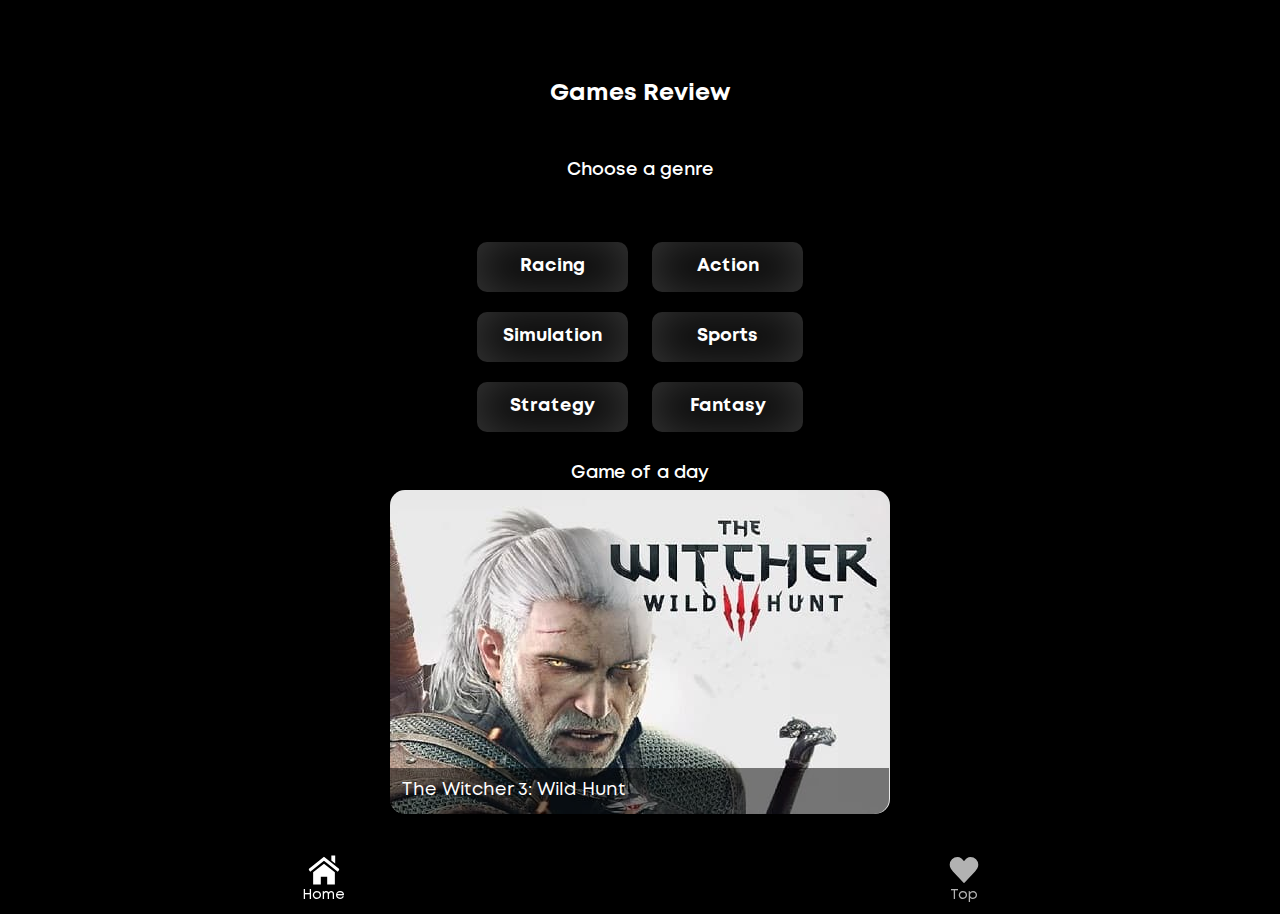
==== index.html @ cd31690f "start-end" ====
<!DOCTYPE html>
<html class="page" lang="ru">
  <head>
    <meta charset="utf-8">
    <meta name="viewport" content="width=device-width,initial-scale=1">
    <title>Games Review2</title>
    <link rel="stylesheet" href="css/style.css">
  </head>
  <body class="page__body">
    <section class="genre">
      <h1 class="genre__title">Games Review</h1>
      <div class="genre__list-wrapper">
        <h2 class="genre__genre-title">Choose a genre</h2>
        <ul class="genre__list">
          <li class="genre__item">
            <p class="genre__text">Racing</p>
          </li>
          <li class="genre__item">
            <p class="genre__text">Action</p>
          </li>
          <li class="genre__item">
            <p class="genre__text">Simulation</p>
          </li>
          <li class="genre__item">
            <p class="genre__text">Sports</p>
          </li>
          <li class="genre__item">
            <p class="genre__text">Strategy</p>
          </li>
          <li class="genre__item">
            <p class="genre__text">Fantasy</p>
          </li>
        </ul>
      </div>
      <div class="genre__img-item">
        <h2 class="genre__img-title">Game of a day</h2>
        <a href="game.html" class="games__link">
          <img class="genre__img" src="img/witcher-icon2.jpg" alt="">
          <p class="genre__img-text">The Witcher 3: Wild Hunt</p>
        </a>
      </div>
    </section>
    <footer class="footer">
      <nav class="main-nav">
        <li>
          <a class="main-nav__item main-nav__item--active" id="games-button">
            <svg class="main-nav__svg-games" width="24" height="24">
              <use xlink:href="img/icons/stack.svg#home-icon"></use>
            </svg>
            <p class="main-nav__item-text">Home</p>
          </a>
        </li>
        <li>
          <a class="main-nav__item" href="" id="watch-button">
            <svg class="main-nav__svg-watch" width="24" height="24">
              <use xlink:href="img/icons/stack.svg#heart-icon"></use>
            </svg>
            <p class="main-nav__item-text">Top</p>
          </a>
        </li>
      </nav>
    </footer>
    <script src="js/index.js" defer></script>
  </body>
</html>
---- css/style.css ----
@keyframes left{0%{transform:translateX(374px)}to{transform:translateX(0)}}.visually-hidden{position:absolute;width:1px;height:1px;margin:-1px;border:0;padding:0;white-space:nowrap;-webkit-clip-path:inset(100%);clip-path:inset(100%);clip:rect(0,0,0,0);overflow:hidden}@font-face{font-family:"Mont";src:url(../fonts/Mont-Regular.woff2)format("woff2");font-weight:400;font-display:swap;font-style:normal}@font-face{font-family:"Mont";src:url(../fonts/Mont-SemiBold.woff2)format("woff2");font-weight:600;font-display:swap;font-style:normal}@font-face{font-family:"Mont";src:url(../fonts/Mont-Bold.woff2)format("woff2");font-weight:700;font-display:swap;font-style:normal}@font-face{font-family:"Mont";src:url(../fonts/Mont-Regular.woff)format("woff");font-weight:400;font-display:swap;font-style:normal}@font-face{font-family:"Mont";src:url(../fonts/Mont-SemiBold.woff)format("woff");font-weight:600;font-display:swap;font-style:normal}@font-face{font-family:"Mont";src:url(../fonts/Mont-Bold.woff)format("woff");font-weight:700;font-display:swap;font-style:normal}.page{width:100%;min-width:374px;background-color:#000}.page__body{width:100vw;margin:0;display:grid;min-height:620px;grid-template-rows:1fr min-content}.genre{display:grid;grid-template-rows:min-content 1fr 1fr;justify-items:center;margin-left:24px;margin-right:24px}@media (min-width:720px){.genre{margin-left:80px;margin-right:80px}}.genre__title{margin:40px 0 0;font-family:"Mont";font-style:normal;font-weight:700;font-size:24px;line-height:120%;color:#fff;text-align:center}@media (min-width:720px){.genre__title{margin-top:80px}}.genre__list-wrapper{margin-top:20px;align-self:center;justify-self:center}.genre__genre-title,.genre__list{margin:0 0 20px;font-family:"Mont";font-style:normal;font-weight:600;font-size:18px;line-height:120%;color:#fff;text-align:center}.genre__list{display:grid;width:326px;grid-template-rows:repeat(3,50px);grid-template-columns:1fr 1fr;row-gap:10px;column-gap:24px;margin:10px 0 0;padding:0;list-style:none;font-weight:700;text-align:left}@media (min-width:720px){.genre__list{margin-top:60px;row-gap:20px}}.genre__item{display:grid;width:151px;height:50px;justify-items:center;align-items:center;border-radius:10px;box-shadow:inset 0 0 50px #3b3b3b}.genre__item:active{filter:brightness(50%)}.genre__text{margin:0;justify-self:center}.genre__img-item{position:relative;display:block;align-self:center;border-radius:15px}.genre__img-title{margin:0 0 5px;font-family:"Mont";font-style:normal;font-weight:600;font-size:18px;line-height:120%;color:#fff;text-align:center}.genre__img{width:302px;border-radius:15px;object-fit:contain}@media (min-width:720px){.genre__img{width:500px}}.genre__img-text{position:absolute;bottom:4px;width:278px;margin:0;padding:12px;font-family:"Mont";font-style:normal;font-weight:400;font-size:18px;line-height:120%;color:#fff;text-align:left;border-radius:0 0 15px 15px;background-color:rgba(0,0,0,.5)}@media (min-width:720px){.genre__img-text{width:475px}}.footer{width:100%}.main-nav{display:flex;margin-top:20px;margin-bottom:10px;justify-content:space-around;list-style:none}@media (min-width:720px){.main-nav{margin-top:40px}}.main-nav__item{display:grid;justify-items:center;text-decoration:none;filter:brightness(70%)}.main-nav__item--active{filter:brightness(100%)}.main-nav__item-text{margin:0;font-family:"Mont";font-style:normal;font-weight:400;font-size:12px;line-height:120%;color:#fff}@media (min-width:720px){.main-nav__item-text{margin-top:5px;font-size:14px}}.main-nav__svg-games,.main-nav__svg-watch{fill:#fff}@media (min-width:720px){.main-nav__svg-games,.main-nav__svg-watch{transform:scale(1.3)}}.games__wrapper{display:grid;grid-template-rows:min-content min-content;margin-left:24px;margin-right:24px}@media (min-width:720px){.games__wrapper{margin-left:80px;margin-right:80px}}.games__title{margin:40px 0 0;font-family:"Mont";font-style:normal;font-weight:700;font-size:22px;line-height:120%;color:#fff;text-align:center}@media (min-width:720px){.games__title{margin-top:60px}}.games__list{display:grid;grid-template-columns:1fr 1fr;column-gap:12px;justify-self:center;margin:30px 0 0;padding:0;list-style:none}.games__item{position:relative;display:block;margin-top:10px;border-radius:15px}@media (min-width:720px){.games__item{margin-top:20px}}.games__link{position:relative;display:block;text-decoration:none}.games__img{width:157px;border:1px solid #fff;border-radius:15px;object-fit:contain}@media (min-width:720px){.games__img{width:280px}}.games__text{position:absolute;left:1px;bottom:5px;width:131px;margin:0;padding:12px;font-family:"Mont";font-style:normal;font-weight:600;font-size:12px;line-height:120%;color:#fff;text-align:left;border-radius:0 0 15px 15px;background-color:rgba(0,0,0,.5)}@media (min-width:720px){.games__text{width:256px;font-size:18px}}.game,.game__slider{position:relative;width:100%;overflow-x:hidden}.game{display:grid;grid-template-rows:min-content;align-content:center;font-family:"Mont";font-style:normal;font-weight:700;font-size:22px;line-height:120%;color:#fff;text-align:left}.game__slider{max-width:430px;justify-self:center}@media (min-width:720px){.game__slider{width:550px;height:800px;max-width:550px;overflow-x:hidden}}.game__card-container{position:relative;display:flex;flex-wrap:nowrap;transition:left .3s}.game__img{width:100vw;max-width:430px;object-fit:cover;border-radius:15px}@media (min-width:720px){.game__img{min-width:550px;max-width:550px;height:800px}}.game__wrapper{position:absolute;display:flex;bottom:0;left:36px;width:calc(100% - 72px);height:550px;align-items:flex-end}@media (min-width:720px){.game__wrapper{width:478px;height:800px}}.game__container{display:grid;grid-template-rows:min-content min-content 1fr;margin-bottom:15px;text-shadow:0 0 8px #000}@media (min-width:720px){.game__container{margin-left:24px;margin-right:24px;margin-bottom:30px}}.game__name{margin:0;font-weight:700;font-size:24px}.game__genre,.game__text{margin:0;font-weight:400;font-size:18px}.game__text{margin:10px 0 0;font-size:14px;line-height:115%}@media (min-width:720px){.game__text{font-size:16px}}.game__button-back{position:absolute;display:flex;justify-content:center;align-items:center;top:30px;left:36px;margin:0;padding:0;font-weight:400;color:#fff;border:0}.game__span{margin-right:12px;font-size:36px}.game__button-watchlist{position:absolute;display:flex;justify-content:center;align-items:center;top:30px;right:36px;width:36px;height:36px;margin:0;padding:0;background-color:transparent;border:2px solid #fff;border-radius:50%}.game__button-svg{filter:brightness(70%)}.game__button-svg--active{filter:brightness(150%)}.game__button-left{position:absolute;top:50%;left:4px;width:24px;height:24px;margin:0;padding:0;background-color:transparent;border:0;transform:rotateY(180deg);filter:brightness(85%)}@media (min-width:720px){.game__button-left{top:400px;left:42px}}.game__button-right{position:absolute;top:50%;right:4px;width:24px;height:24px;margin:0;padding:0;background-color:transparent;border:0;filter:brightness(85%)}@media (min-width:720px){.game__button-right{top:400px;right:42px}}.button-left__svg,.button-right__svg{filter:drop-shadow(0 0 4px #000)}
/*# sourceMappingURL=[data-uri] */
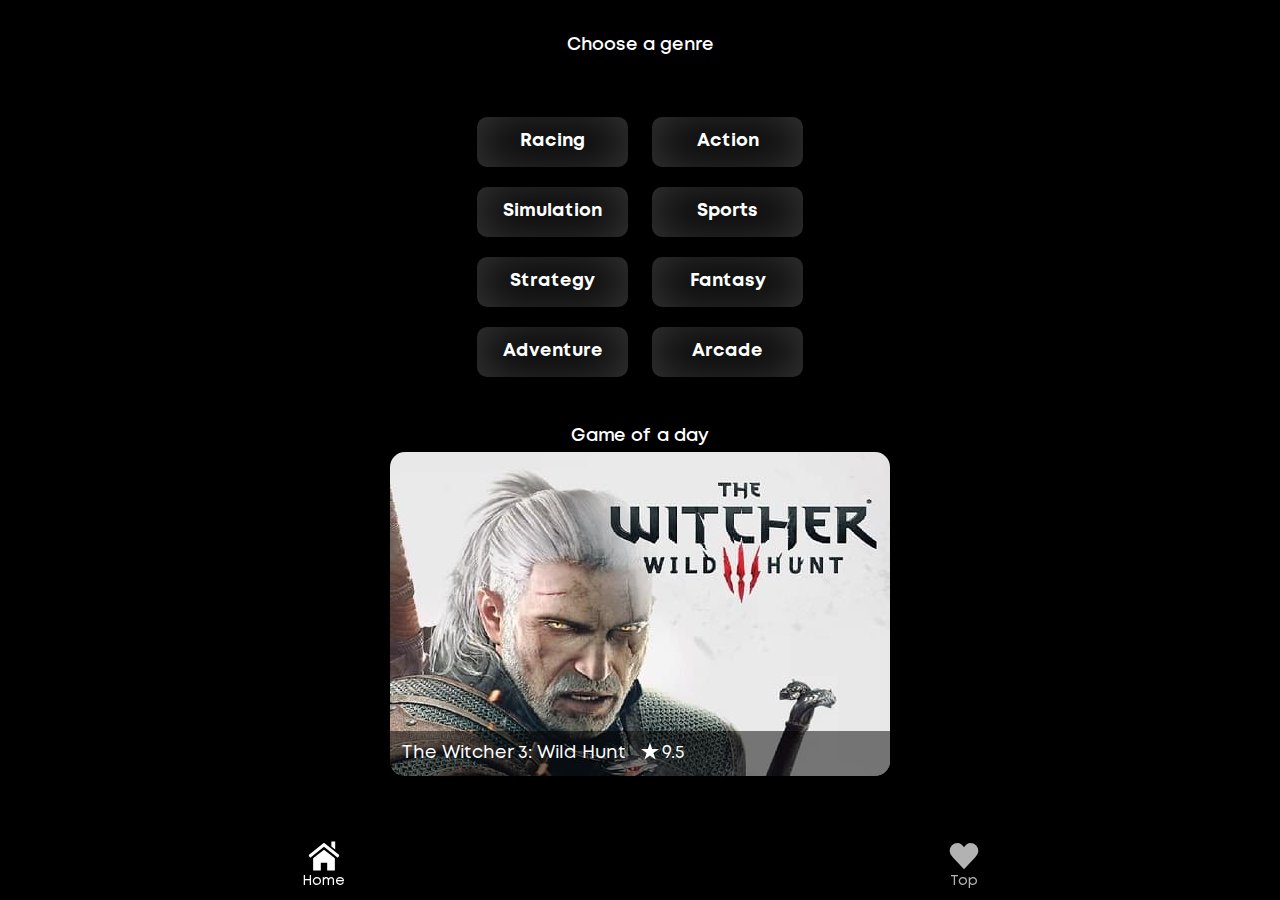
==== commit 2a200516: "rating" ====
--- a/index.html
+++ b/index.html
@@ -8,7 +8,7 @@
   </head>
   <body class="page__body">
     <section class="genre">
-      <h1 class="genre__title">Games Review</h1>
+      <h1 class="genre__title visually-hidden">Games Review</h1>
       <div class="genre__list-wrapper">
         <h2 class="genre__genre-title">Choose a genre</h2>
         <ul class="genre__list">
@@ -30,13 +30,25 @@
           <li class="genre__item">
             <p class="genre__text">Fantasy</p>
           </li>
+          <li class="genre__item">
+            <p class="genre__text">Adventure</p>
+          </li>
+          <li class="genre__item">
+            <p class="genre__text">Arcade</p>
+          </li>
         </ul>
       </div>
       <div class="genre__img-item">
         <h2 class="genre__img-title">Game of a day</h2>
         <a href="game.html" class="games__link">
           <img class="genre__img" src="img/witcher-icon2.jpg" alt="">
-          <p class="genre__img-text">The Witcher 3: Wild Hunt</p>
+          <div class="genre__img-wrapper">
+            <p class="genre__img-text">The Witcher 3: Wild Hunt</p>
+            <svg class="genre__svg" width="24" height="24">
+              <use xlink:href="img/icons/stack.svg#star-icon"></use>
+            </svg>
+            <p class="genre__img-raiting">9.5</p>
+          </div>
         </a>
       </div>
     </section>
--- a/css/style.css
+++ b/css/style.css
@@ -1,2 +1,2 @@
-@keyframes left{0%{transform:translateX(374px)}to{transform:translateX(0)}}.visually-hidden{position:absolute;width:1px;height:1px;margin:-1px;border:0;padding:0;white-space:nowrap;-webkit-clip-path:inset(100%);clip-path:inset(100%);clip:rect(0,0,0,0);overflow:hidden}@font-face{font-family:"Mont";src:url(../fonts/Mont-Regular.woff2)format("woff2");font-weight:400;font-display:swap;font-style:normal}@font-face{font-family:"Mont";src:url(../fonts/Mont-SemiBold.woff2)format("woff2");font-weight:600;font-display:swap;font-style:normal}@font-face{font-family:"Mont";src:url(../fonts/Mont-Bold.woff2)format("woff2");font-weight:700;font-display:swap;font-style:normal}@font-face{font-family:"Mont";src:url(../fonts/Mont-Regular.woff)format("woff");font-weight:400;font-display:swap;font-style:normal}@font-face{font-family:"Mont";src:url(../fonts/Mont-SemiBold.woff)format("woff");font-weight:600;font-display:swap;font-style:normal}@font-face{font-family:"Mont";src:url(../fonts/Mont-Bold.woff)format("woff");font-weight:700;font-display:swap;font-style:normal}.page{width:100%;min-width:374px;background-color:#000}.page__body{width:100vw;margin:0;display:grid;min-height:620px;grid-template-rows:1fr min-content}.genre{display:grid;grid-template-rows:min-content 1fr 1fr;justify-items:center;margin-left:24px;margin-right:24px}@media (min-width:720px){.genre{margin-left:80px;margin-right:80px}}.genre__title{margin:40px 0 0;font-family:"Mont";font-style:normal;font-weight:700;font-size:24px;line-height:120%;color:#fff;text-align:center}@media (min-width:720px){.genre__title{margin-top:80px}}.genre__list-wrapper{margin-top:20px;align-self:center;justify-self:center}.genre__genre-title,.genre__list{margin:0 0 20px;font-family:"Mont";font-style:normal;font-weight:600;font-size:18px;line-height:120%;color:#fff;text-align:center}.genre__list{display:grid;width:326px;grid-template-rows:repeat(3,50px);grid-template-columns:1fr 1fr;row-gap:10px;column-gap:24px;margin:10px 0 0;padding:0;list-style:none;font-weight:700;text-align:left}@media (min-width:720px){.genre__list{margin-top:60px;row-gap:20px}}.genre__item{display:grid;width:151px;height:50px;justify-items:center;align-items:center;border-radius:10px;box-shadow:inset 0 0 50px #3b3b3b}.genre__item:active{filter:brightness(50%)}.genre__text{margin:0;justify-self:center}.genre__img-item{position:relative;display:block;align-self:center;border-radius:15px}.genre__img-title{margin:0 0 5px;font-family:"Mont";font-style:normal;font-weight:600;font-size:18px;line-height:120%;color:#fff;text-align:center}.genre__img{width:302px;border-radius:15px;object-fit:contain}@media (min-width:720px){.genre__img{width:500px}}.genre__img-text{position:absolute;bottom:4px;width:278px;margin:0;padding:12px;font-family:"Mont";font-style:normal;font-weight:400;font-size:18px;line-height:120%;color:#fff;text-align:left;border-radius:0 0 15px 15px;background-color:rgba(0,0,0,.5)}@media (min-width:720px){.genre__img-text{width:475px}}.footer{width:100%}.main-nav{display:flex;margin-top:20px;margin-bottom:10px;justify-content:space-around;list-style:none}@media (min-width:720px){.main-nav{margin-top:40px}}.main-nav__item{display:grid;justify-items:center;text-decoration:none;filter:brightness(70%)}.main-nav__item--active{filter:brightness(100%)}.main-nav__item-text{margin:0;font-family:"Mont";font-style:normal;font-weight:400;font-size:12px;line-height:120%;color:#fff}@media (min-width:720px){.main-nav__item-text{margin-top:5px;font-size:14px}}.main-nav__svg-games,.main-nav__svg-watch{fill:#fff}@media (min-width:720px){.main-nav__svg-games,.main-nav__svg-watch{transform:scale(1.3)}}.games__wrapper{display:grid;grid-template-rows:min-content min-content;margin-left:24px;margin-right:24px}@media (min-width:720px){.games__wrapper{margin-left:80px;margin-right:80px}}.games__title{margin:40px 0 0;font-family:"Mont";font-style:normal;font-weight:700;font-size:22px;line-height:120%;color:#fff;text-align:center}@media (min-width:720px){.games__title{margin-top:60px}}.games__list{display:grid;grid-template-columns:1fr 1fr;column-gap:12px;justify-self:center;margin:30px 0 0;padding:0;list-style:none}.games__item{position:relative;display:block;margin-top:10px;border-radius:15px}@media (min-width:720px){.games__item{margin-top:20px}}.games__link{position:relative;display:block;text-decoration:none}.games__img{width:157px;border:1px solid #fff;border-radius:15px;object-fit:contain}@media (min-width:720px){.games__img{width:280px}}.games__text{position:absolute;left:1px;bottom:5px;width:131px;margin:0;padding:12px;font-family:"Mont";font-style:normal;font-weight:600;font-size:12px;line-height:120%;color:#fff;text-align:left;border-radius:0 0 15px 15px;background-color:rgba(0,0,0,.5)}@media (min-width:720px){.games__text{width:256px;font-size:18px}}.game,.game__slider{position:relative;width:100%;overflow-x:hidden}.game{display:grid;grid-template-rows:min-content;align-content:center;font-family:"Mont";font-style:normal;font-weight:700;font-size:22px;line-height:120%;color:#fff;text-align:left}.game__slider{max-width:430px;justify-self:center}@media (min-width:720px){.game__slider{width:550px;height:800px;max-width:550px;overflow-x:hidden}}.game__card-container{position:relative;display:flex;flex-wrap:nowrap;transition:left .3s}.game__img{width:100vw;max-width:430px;object-fit:cover;border-radius:15px}@media (min-width:720px){.game__img{min-width:550px;max-width:550px;height:800px}}.game__wrapper{position:absolute;display:flex;bottom:0;left:36px;width:calc(100% - 72px);height:550px;align-items:flex-end}@media (min-width:720px){.game__wrapper{width:478px;height:800px}}.game__container{display:grid;grid-template-rows:min-content min-content 1fr;margin-bottom:15px;text-shadow:0 0 8px #000}@media (min-width:720px){.game__container{margin-left:24px;margin-right:24px;margin-bottom:30px}}.game__name{margin:0;font-weight:700;font-size:24px}.game__genre,.game__text{margin:0;font-weight:400;font-size:18px}.game__text{margin:10px 0 0;font-size:14px;line-height:115%}@media (min-width:720px){.game__text{font-size:16px}}.game__button-back{position:absolute;display:flex;justify-content:center;align-items:center;top:30px;left:36px;margin:0;padding:0;font-weight:400;color:#fff;border:0}.game__span{margin-right:12px;font-size:36px}.game__button-watchlist{position:absolute;display:flex;justify-content:center;align-items:center;top:30px;right:36px;width:36px;height:36px;margin:0;padding:0;background-color:transparent;border:2px solid #fff;border-radius:50%}.game__button-svg{filter:brightness(70%)}.game__button-svg--active{filter:brightness(150%)}.game__button-left{position:absolute;top:50%;left:4px;width:24px;height:24px;margin:0;padding:0;background-color:transparent;border:0;transform:rotateY(180deg);filter:brightness(85%)}@media (min-width:720px){.game__button-left{top:400px;left:42px}}.game__button-right{position:absolute;top:50%;right:4px;width:24px;height:24px;margin:0;padding:0;background-color:transparent;border:0;filter:brightness(85%)}@media (min-width:720px){.game__button-right{top:400px;right:42px}}.button-left__svg,.button-right__svg{filter:drop-shadow(0 0 4px #000)}
-/*# sourceMappingURL=[data-uri] */+@keyframes left{0%{transform:translateX(374px)}to{transform:translateX(0)}}.visually-hidden{position:absolute;width:1px;height:1px;margin:-1px;border:0;padding:0;white-space:nowrap;-webkit-clip-path:inset(100%);clip-path:inset(100%);clip:rect(0,0,0,0);overflow:hidden}@font-face{font-family:"Mont";src:url(../fonts/Mont-Regular.woff2)format("woff2");font-weight:400;font-display:swap;font-style:normal}@font-face{font-family:"Mont";src:url(../fonts/Mont-SemiBold.woff2)format("woff2");font-weight:600;font-display:swap;font-style:normal}@font-face{font-family:"Mont";src:url(../fonts/Mont-Bold.woff2)format("woff2");font-weight:700;font-display:swap;font-style:normal}@font-face{font-family:"Mont";src:url(../fonts/Mont-Regular.woff)format("woff");font-weight:400;font-display:swap;font-style:normal}@font-face{font-family:"Mont";src:url(../fonts/Mont-SemiBold.woff)format("woff");font-weight:600;font-display:swap;font-style:normal}@font-face{font-family:"Mont";src:url(../fonts/Mont-Bold.woff)format("woff");font-weight:700;font-display:swap;font-style:normal}.page{width:100%;min-width:374px;background-color:#000}.page__body{width:100%;margin:0;display:grid;min-height:620px;grid-template-rows:1fr min-content}.genre{display:grid;grid-template-rows:1fr 1fr;justify-items:center;margin-left:24px;margin-right:24px}@media (min-width:720px){.genre{margin-left:80px;margin-right:80px}}.genre__title{margin:40px 0 0;font-family:"Mont";font-style:normal;font-weight:700;font-size:24px;line-height:120%;color:#fff;text-align:center}@media (min-width:720px){.genre__title{margin-top:80px}}.genre__list-wrapper{margin-top:10px;align-self:center;justify-self:center}.genre__genre-title,.genre__list{margin:0 0 10px;font-family:"Mont";font-style:normal;font-weight:600;font-size:18px;line-height:120%;color:#fff;text-align:center}.genre__list{display:grid;width:326px;grid-template-rows:repeat(3,50px);grid-template-columns:1fr 1fr;row-gap:10px;column-gap:24px;margin:10px 0 0;padding:0;list-style:none;font-weight:700;text-align:left}@media (min-width:720px){.genre__list{margin-top:60px;row-gap:20px}}.genre__item{display:grid;width:151px;height:50px;justify-items:center;align-items:center;border-radius:10px;box-shadow:inset 0 0 50px #3b3b3b}.genre__item:active{filter:brightness(50%)}.genre__text{margin:0;justify-self:center}.genre__img-item{position:relative;display:block;align-self:center;border-radius:15px}.genre__img-title,.genre__img-wrapper{font-family:"Mont";font-style:normal;font-size:18px;line-height:120%;color:#fff}.genre__img-title{margin:0 0 5px;font-weight:600;text-align:center}.genre__img-wrapper{position:absolute;display:flex;left:0;bottom:4px;width:302px;align-items:center;font-weight:400;text-align:left;border-radius:0 0 15px 15px;background-color:rgba(0,0,0,.5)}@media (min-width:720px){.genre__img-wrapper{width:500px}}.genre__img{width:302px;border-radius:15px;object-fit:contain}@media (min-width:720px){.genre__img{width:500px}}.genre__img-text{margin:0;padding:12px 12px 12px 5px}@media (min-width:720px){.genre__img-text{padding:12px}}.genre__svg{margin-top:-6px}.genre__img-raiting{margin:0;padding-left:0}.footer{width:100%}.main-nav{display:flex;margin-top:20px;margin-bottom:10px;justify-content:space-around;list-style:none}@media (min-width:720px){.main-nav{margin-top:40px}}.main-nav__item{display:grid;justify-items:center;text-decoration:none;filter:brightness(70%)}.main-nav__item--active{filter:brightness(100%)}.main-nav__item-text{margin:0;font-family:"Mont";font-style:normal;font-weight:400;font-size:12px;line-height:120%;color:#fff}@media (min-width:720px){.main-nav__item-text{margin-top:5px;font-size:14px}}.main-nav__svg-games,.main-nav__svg-rating,.main-nav__svg-watch,.main-nav__svg-youtube{fill:#fff}@media (min-width:720px){.main-nav__svg-games,.main-nav__svg-rating,.main-nav__svg-watch,.main-nav__svg-youtube{transform:scale(1.3)}}.main-nav__svg-rating,.main-nav__svg-youtube{transform:scale(1.5)}.games__wrapper{display:grid;grid-template-rows:min-content min-content;margin-left:24px;margin-right:24px}@media (min-width:720px){.games__wrapper{margin-left:80px;margin-right:80px}}.games__title{margin:40px 0 0;font-family:"Mont";font-style:normal;font-weight:700;font-size:22px;line-height:120%;color:#fff;text-align:center}@media (min-width:720px){.games__title{margin-top:60px}}.games__list{display:grid;grid-template-columns:1fr 1fr;column-gap:12px;justify-self:center;margin:30px 0 0;padding:0;list-style:none}.games__item{position:relative;display:block;margin-top:10px;border-radius:15px}@media (min-width:720px){.games__item{margin-top:20px}}.games__link{position:relative;display:block;text-decoration:none}.games__img{width:157px;border:1px solid #fff;border-radius:15px;object-fit:contain}@media (min-width:720px){.games__img{width:280px}}.games__text{position:absolute;left:1px;bottom:5px;width:131px;margin:0;padding:12px;font-family:"Mont";font-style:normal;font-weight:600;font-size:12px;line-height:120%;color:#fff;text-align:left;border-radius:0 0 15px 15px;background-color:rgba(0,0,0,.5)}@media (min-width:720px){.games__text{width:256px;font-size:18px}}.games__img-wrapper{position:absolute;display:flex;align-items:center;right:12px;top:12px}.games__svg{margin-top:-6px;filter:drop-shadow(0 0 5px #000)}.games__img-raiting{font-family:"Mont";font-style:normal;font-weight:600;font-size:14px;line-height:120%;color:#fff;filter:drop-shadow(0 0 5px #000)}.game,.game__slider{position:relative;width:100%;overflow-x:hidden}.game{display:grid;grid-template-rows:min-content;align-content:center;font-family:"Mont";font-style:normal;font-weight:700;font-size:22px;line-height:120%;color:#fff;text-align:left}.game__slider{max-width:430px;justify-self:center}@media (min-width:720px){.game__slider{width:550px;height:800px;max-width:550px;overflow-x:hidden}}.game__card-container{position:relative;display:flex;flex-wrap:nowrap;transition:left .3s}.game__img{width:100vw;max-width:430px;object-fit:cover;border-radius:15px}@media (min-width:720px){.game__img{min-width:550px;max-width:550px;height:800px}}.game__wrapper{position:absolute;display:flex;bottom:0;left:36px;width:calc(100% - 72px);height:550px;align-items:flex-end}@media (min-width:720px){.game__wrapper{width:478px;height:800px}}.game__container{display:grid;grid-template-rows:min-content min-content 1fr;margin-bottom:15px;text-shadow:0 0 8px #000}@media (min-width:720px){.game__container{margin-left:24px;margin-right:24px;margin-bottom:30px}}.game__name{margin:0;font-weight:700;font-size:24px}.game__genre{margin:0;font-weight:400;font-size:18px}.game__rating-wrapper{display:flex;align-items:center}.game__text{margin:10px 0 0;font-weight:400;font-size:14px;line-height:115%}@media (min-width:720px){.game__text{font-size:16px}}.game__button-back{position:absolute;display:flex;justify-content:center;align-items:center;top:30px;left:36px;margin:0;padding:0;font-weight:400;color:#fff;border:0;filter:drop-shadow(0 0 5px #000)}.game__span{margin-right:12px;font-size:36px}.game__button-watchlist{position:absolute;display:flex;justify-content:center;align-items:center;top:30px;right:36px;width:36px;height:36px;margin:0;padding:0;background-color:transparent;border:2px solid #fff;border-radius:50%}.game__button-svg{filter:brightness(70%)}.game__button-svg--active{filter:brightness(150%)}.game__button-left{position:absolute;top:50%;left:4px;width:24px;height:24px;margin:0;padding:0;background-color:transparent;border:0;transform:rotateY(180deg);filter:brightness(85%)}@media (min-width:720px){.game__button-left{left:42px}}.game__button-right{position:absolute;top:50%;right:4px;width:24px;height:24px;margin:0;padding:0;background-color:transparent;border:0;filter:brightness(85%)}@media (min-width:720px){.game__button-right{right:42px}}.button-left__svg,.button-right__svg{filter:drop-shadow(0 0 4px #000)}
+/*# sourceMappingURL=[data-uri] */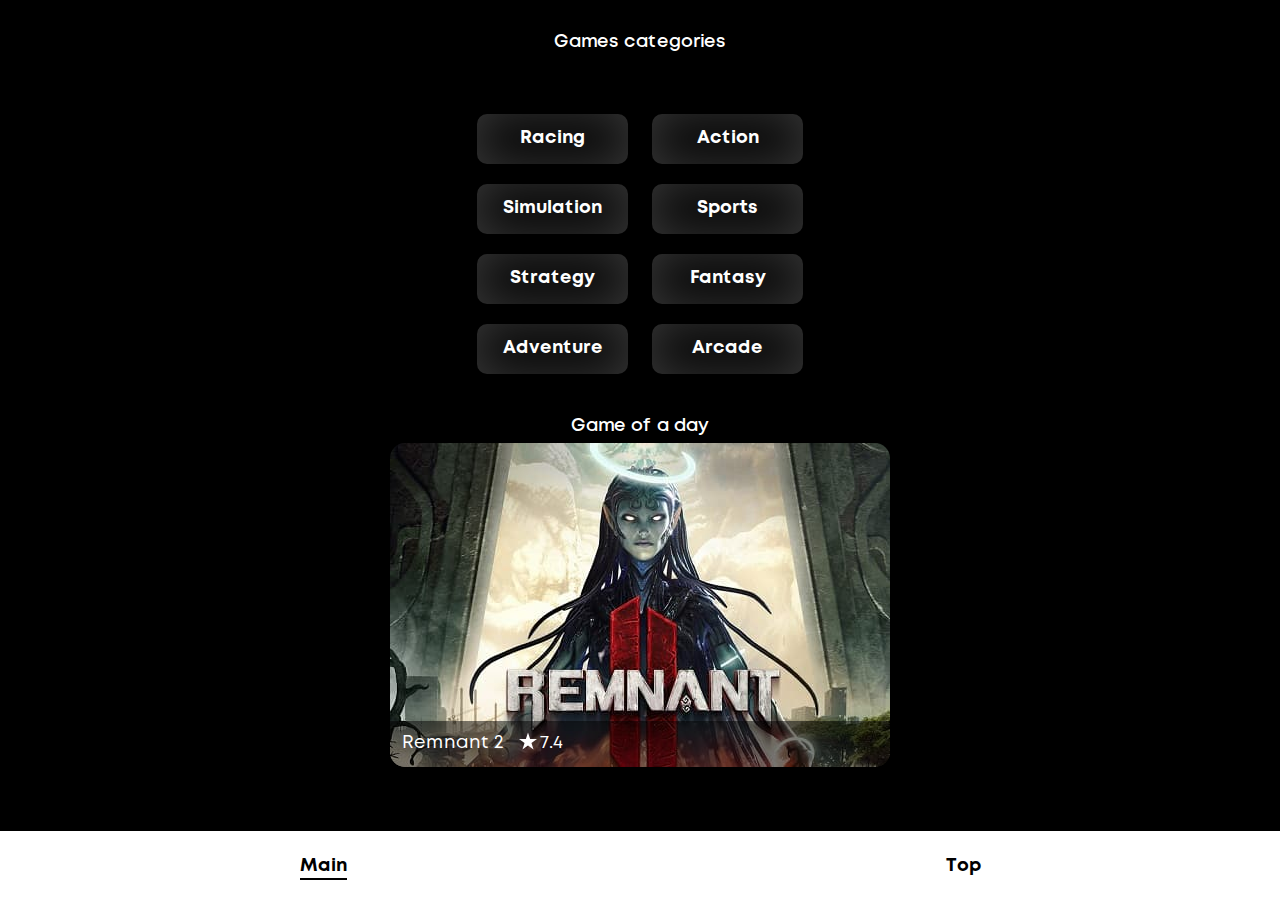
==== commit 86551ece: "new version" ====
--- a/index.html
+++ b/index.html
@@ -10,7 +10,7 @@
     <section class="genre">
       <h1 class="genre__title visually-hidden">Games Review</h1>
       <div class="genre__list-wrapper">
-        <h2 class="genre__genre-title">Choose a genre</h2>
+        <h2 class="genre__genre-title">Games categories</h2>
         <ul class="genre__list">
           <li class="genre__item">
             <p class="genre__text">Racing</p>
@@ -41,13 +41,13 @@
       <div class="genre__img-item">
         <h2 class="genre__img-title">Game of a day</h2>
         <a href="game.html" class="games__link">
-          <img class="genre__img" src="img/witcher-icon2.jpg" alt="">
+          <img class="genre__img" src="img/remnant-icon2.jpg" alt="">
           <div class="genre__img-wrapper">
-            <p class="genre__img-text">The Witcher 3: Wild Hunt</p>
+            <p class="genre__img-text">Remnant 2</p>
             <svg class="genre__svg" width="24" height="24">
               <use xlink:href="img/icons/stack.svg#star-icon"></use>
             </svg>
-            <p class="genre__img-raiting">9.5</p>
+            <p class="genre__img-raiting">7.4</p>
           </div>
         </a>
       </div>
@@ -56,17 +56,11 @@
       <nav class="main-nav">
         <li>
           <a class="main-nav__item main-nav__item--active" id="games-button">
-            <svg class="main-nav__svg-games" width="24" height="24">
-              <use xlink:href="img/icons/stack.svg#home-icon"></use>
-            </svg>
-            <p class="main-nav__item-text">Home</p>
+            <p class="main-nav__item-text">Main</p>
           </a>
         </li>
         <li>
           <a class="main-nav__item" href="" id="watch-button">
-            <svg class="main-nav__svg-watch" width="24" height="24">
-              <use xlink:href="img/icons/stack.svg#heart-icon"></use>
-            </svg>
             <p class="main-nav__item-text">Top</p>
           </a>
         </li>
--- a/css/style.css
+++ b/css/style.css
@@ -1,2 +1,2 @@
-@keyframes left{0%{transform:translateX(374px)}to{transform:translateX(0)}}.visually-hidden{position:absolute;width:1px;height:1px;margin:-1px;border:0;padding:0;white-space:nowrap;-webkit-clip-path:inset(100%);clip-path:inset(100%);clip:rect(0,0,0,0);overflow:hidden}@font-face{font-family:"Mont";src:url(../fonts/Mont-Regular.woff2)format("woff2");font-weight:400;font-display:swap;font-style:normal}@font-face{font-family:"Mont";src:url(../fonts/Mont-SemiBold.woff2)format("woff2");font-weight:600;font-display:swap;font-style:normal}@font-face{font-family:"Mont";src:url(../fonts/Mont-Bold.woff2)format("woff2");font-weight:700;font-display:swap;font-style:normal}@font-face{font-family:"Mont";src:url(../fonts/Mont-Regular.woff)format("woff");font-weight:400;font-display:swap;font-style:normal}@font-face{font-family:"Mont";src:url(../fonts/Mont-SemiBold.woff)format("woff");font-weight:600;font-display:swap;font-style:normal}@font-face{font-family:"Mont";src:url(../fonts/Mont-Bold.woff)format("woff");font-weight:700;font-display:swap;font-style:normal}.page{width:100%;min-width:374px;background-color:#000}.page__body{width:100%;margin:0;display:grid;min-height:620px;grid-template-rows:1fr min-content}.genre{display:grid;grid-template-rows:1fr 1fr;justify-items:center;margin-left:24px;margin-right:24px}@media (min-width:720px){.genre{margin-left:80px;margin-right:80px}}.genre__title{margin:40px 0 0;font-family:"Mont";font-style:normal;font-weight:700;font-size:24px;line-height:120%;color:#fff;text-align:center}@media (min-width:720px){.genre__title{margin-top:80px}}.genre__list-wrapper{margin-top:10px;align-self:center;justify-self:center}.genre__genre-title,.genre__list{margin:0 0 10px;font-family:"Mont";font-style:normal;font-weight:600;font-size:18px;line-height:120%;color:#fff;text-align:center}.genre__list{display:grid;width:326px;grid-template-rows:repeat(3,50px);grid-template-columns:1fr 1fr;row-gap:10px;column-gap:24px;margin:10px 0 0;padding:0;list-style:none;font-weight:700;text-align:left}@media (min-width:720px){.genre__list{margin-top:60px;row-gap:20px}}.genre__item{display:grid;width:151px;height:50px;justify-items:center;align-items:center;border-radius:10px;box-shadow:inset 0 0 50px #3b3b3b}.genre__item:active{filter:brightness(50%)}.genre__text{margin:0;justify-self:center}.genre__img-item{position:relative;display:block;align-self:center;border-radius:15px}.genre__img-title,.genre__img-wrapper{font-family:"Mont";font-style:normal;font-size:18px;line-height:120%;color:#fff}.genre__img-title{margin:0 0 5px;font-weight:600;text-align:center}.genre__img-wrapper{position:absolute;display:flex;left:0;bottom:4px;width:302px;align-items:center;font-weight:400;text-align:left;border-radius:0 0 15px 15px;background-color:rgba(0,0,0,.5)}@media (min-width:720px){.genre__img-wrapper{width:500px}}.genre__img{width:302px;border-radius:15px;object-fit:contain}@media (min-width:720px){.genre__img{width:500px}}.genre__img-text{margin:0;padding:12px 12px 12px 5px}@media (min-width:720px){.genre__img-text{padding:12px}}.genre__svg{margin-top:-6px}.genre__img-raiting{margin:0;padding-left:0}.footer{width:100%}.main-nav{display:flex;margin-top:20px;margin-bottom:10px;justify-content:space-around;list-style:none}@media (min-width:720px){.main-nav{margin-top:40px}}.main-nav__item{display:grid;justify-items:center;text-decoration:none;filter:brightness(70%)}.main-nav__item--active{filter:brightness(100%)}.main-nav__item-text{margin:0;font-family:"Mont";font-style:normal;font-weight:400;font-size:12px;line-height:120%;color:#fff}@media (min-width:720px){.main-nav__item-text{margin-top:5px;font-size:14px}}.main-nav__svg-games,.main-nav__svg-rating,.main-nav__svg-watch,.main-nav__svg-youtube{fill:#fff}@media (min-width:720px){.main-nav__svg-games,.main-nav__svg-rating,.main-nav__svg-watch,.main-nav__svg-youtube{transform:scale(1.3)}}.main-nav__svg-rating,.main-nav__svg-youtube{transform:scale(1.5)}.games__wrapper{display:grid;grid-template-rows:min-content min-content;margin-left:24px;margin-right:24px}@media (min-width:720px){.games__wrapper{margin-left:80px;margin-right:80px}}.games__title{margin:40px 0 0;font-family:"Mont";font-style:normal;font-weight:700;font-size:22px;line-height:120%;color:#fff;text-align:center}@media (min-width:720px){.games__title{margin-top:60px}}.games__list{display:grid;grid-template-columns:1fr 1fr;column-gap:12px;justify-self:center;margin:30px 0 0;padding:0;list-style:none}.games__item{position:relative;display:block;margin-top:10px;border-radius:15px}@media (min-width:720px){.games__item{margin-top:20px}}.games__link{position:relative;display:block;text-decoration:none}.games__img{width:157px;border:1px solid #fff;border-radius:15px;object-fit:contain}@media (min-width:720px){.games__img{width:280px}}.games__text{position:absolute;left:1px;bottom:5px;width:131px;margin:0;padding:12px;font-family:"Mont";font-style:normal;font-weight:600;font-size:12px;line-height:120%;color:#fff;text-align:left;border-radius:0 0 15px 15px;background-color:rgba(0,0,0,.5)}@media (min-width:720px){.games__text{width:256px;font-size:18px}}.games__img-wrapper{position:absolute;display:flex;align-items:center;right:12px;top:12px}.games__svg{margin-top:-6px;filter:drop-shadow(0 0 5px #000)}.games__img-raiting{font-family:"Mont";font-style:normal;font-weight:600;font-size:14px;line-height:120%;color:#fff;filter:drop-shadow(0 0 5px #000)}.game,.game__slider{position:relative;width:100%;overflow-x:hidden}.game{display:grid;grid-template-rows:min-content;align-content:center;font-family:"Mont";font-style:normal;font-weight:700;font-size:22px;line-height:120%;color:#fff;text-align:left}.game__slider{max-width:430px;justify-self:center}@media (min-width:720px){.game__slider{width:550px;height:800px;max-width:550px;overflow-x:hidden}}.game__card-container{position:relative;display:flex;flex-wrap:nowrap;transition:left .3s}.game__img{width:100vw;max-width:430px;object-fit:cover;border-radius:15px}@media (min-width:720px){.game__img{min-width:550px;max-width:550px;height:800px}}.game__wrapper{position:absolute;display:flex;bottom:0;left:36px;width:calc(100% - 72px);height:550px;align-items:flex-end}@media (min-width:720px){.game__wrapper{width:478px;height:800px}}.game__container{display:grid;grid-template-rows:min-content min-content 1fr;margin-bottom:15px;text-shadow:0 0 8px #000}@media (min-width:720px){.game__container{margin-left:24px;margin-right:24px;margin-bottom:30px}}.game__name{margin:0;font-weight:700;font-size:24px}.game__genre{margin:0;font-weight:400;font-size:18px}.game__rating-wrapper{display:flex;align-items:center}.game__text{margin:10px 0 0;font-weight:400;font-size:14px;line-height:115%}@media (min-width:720px){.game__text{font-size:16px}}.game__button-back{position:absolute;display:flex;justify-content:center;align-items:center;top:30px;left:36px;margin:0;padding:0;font-weight:400;color:#fff;border:0;filter:drop-shadow(0 0 5px #000)}.game__span{margin-right:12px;font-size:36px}.game__button-watchlist{position:absolute;display:flex;justify-content:center;align-items:center;top:30px;right:36px;width:36px;height:36px;margin:0;padding:0;background-color:transparent;border:2px solid #fff;border-radius:50%}.game__button-svg{filter:brightness(70%)}.game__button-svg--active{filter:brightness(150%)}.game__button-left{position:absolute;top:50%;left:4px;width:24px;height:24px;margin:0;padding:0;background-color:transparent;border:0;transform:rotateY(180deg);filter:brightness(85%)}@media (min-width:720px){.game__button-left{left:42px}}.game__button-right{position:absolute;top:50%;right:4px;width:24px;height:24px;margin:0;padding:0;background-color:transparent;border:0;filter:brightness(85%)}@media (min-width:720px){.game__button-right{right:42px}}.button-left__svg,.button-right__svg{filter:drop-shadow(0 0 4px #000)}
-/*# sourceMappingURL=[data-uri] */+@keyframes left{0%{transform:translateX(374px)}to{transform:translateX(0)}}.visually-hidden{position:absolute;width:1px;height:1px;margin:-1px;border:0;padding:0;white-space:nowrap;-webkit-clip-path:inset(100%);clip-path:inset(100%);clip:rect(0,0,0,0);overflow:hidden}@font-face{font-family:"Mont";src:url(../fonts/Mont-Regular.woff2)format("woff2");font-weight:400;font-display:swap;font-style:normal}@font-face{font-family:"Mont";src:url(../fonts/Mont-SemiBold.woff2)format("woff2");font-weight:600;font-display:swap;font-style:normal}@font-face{font-family:"Mont";src:url(../fonts/Mont-Bold.woff2)format("woff2");font-weight:700;font-display:swap;font-style:normal}@font-face{font-family:"Mont";src:url(../fonts/Mont-Regular.woff)format("woff");font-weight:400;font-display:swap;font-style:normal}@font-face{font-family:"Mont";src:url(../fonts/Mont-SemiBold.woff)format("woff");font-weight:600;font-display:swap;font-style:normal}@font-face{font-family:"Mont";src:url(../fonts/Mont-Bold.woff)format("woff");font-weight:700;font-display:swap;font-style:normal}.page{width:100%;min-width:374px;background-color:#000}.page__body{width:100%;margin:0;display:grid;min-height:620px;grid-template-rows:1fr min-content}.genre{display:grid;grid-template-rows:1fr 1fr;justify-items:center;margin-left:24px;margin-right:24px}@media (min-width:720px){.genre{margin-left:80px;margin-right:80px}}.genre__title{margin:40px 0 0;font-family:"Mont";font-style:normal;font-weight:700;font-size:24px;line-height:120%;color:#fff;text-align:center}@media (min-width:720px){.genre__title{margin-top:80px}}.genre__list-wrapper{margin-top:10px;align-self:center;justify-self:center}.genre__genre-title,.genre__list{margin:0 0 10px;font-family:"Mont";font-style:normal;font-weight:600;font-size:18px;line-height:120%;color:#fff;text-align:center}.genre__list{display:grid;width:326px;grid-template-rows:repeat(3,50px);grid-template-columns:1fr 1fr;row-gap:10px;column-gap:24px;margin:10px 0 0;padding:0;list-style:none;font-weight:700;text-align:left}@media (min-width:720px){.genre__list{margin-top:60px;row-gap:20px}}.genre__item{display:grid;width:151px;height:50px;justify-items:center;align-items:center;border-radius:10px;box-shadow:inset 0 0 50px #3b3b3b}.genre__item:active{filter:brightness(50%)}.genre__text{margin:0;justify-self:center}.genre__img-item{position:relative;display:block;align-self:center;border-radius:15px}.genre__img-title,.genre__img-wrapper{font-family:"Mont";font-style:normal;font-size:18px;line-height:120%;color:#fff}.genre__img-title{margin:0 0 5px;font-weight:600;text-align:center}.genre__img-wrapper{position:absolute;display:flex;left:0;bottom:4px;width:302px;align-items:center;font-weight:400;text-align:left;border-radius:0 0 15px 15px;background-color:rgba(0,0,0,.5)}@media (min-width:720px){.genre__img-wrapper{width:500px}}.genre__img{width:302px;border-radius:15px;object-fit:contain}@media (min-width:720px){.genre__img{width:500px}}.genre__img-text{margin:0;padding:12px 12px 12px 5px}@media (min-width:720px){.genre__img-text{padding:12px}}.genre__svg{margin-top:-6px}.genre__img-raiting{margin:0;padding-left:0}.footer{width:100%}.main-nav{display:flex;padding-top:20px;padding-bottom:20px;justify-content:space-around;list-style:none;background-color:#fff}@media (min-width:720px){.main-nav{margin-top:40px}}.main-nav__item{display:grid;justify-items:center;text-decoration:none;border-bottom:none}.main-nav__item--active{border-bottom:2px solid #000}.main-nav__item-text{margin:0;font-family:"Mont";font-style:normal;font-weight:700;font-size:16px;line-height:120%;color:#000}@media (min-width:720px){.main-nav__item-text{margin-top:5px;font-size:18px}}.main-nav__svg-games,.main-nav__svg-rating,.main-nav__svg-watch,.main-nav__svg-youtube{fill:#fff}@media (min-width:720px){.main-nav__svg-games,.main-nav__svg-rating,.main-nav__svg-watch,.main-nav__svg-youtube{transform:scale(1.3)}}.main-nav__svg-rating,.main-nav__svg-youtube{transform:scale(1.5)}.games__wrapper{display:grid;grid-template-rows:min-content min-content;margin-left:24px;margin-right:24px}@media (min-width:720px){.games__wrapper{margin-left:80px;margin-right:80px}}.games__title{margin:40px 0 0;font-family:"Mont";font-style:normal;font-weight:700;font-size:22px;line-height:120%;color:#fff;text-align:center}@media (min-width:720px){.games__title{margin-top:60px}}.games__list{display:grid;grid-template-columns:1fr 1fr;column-gap:12px;justify-self:center;margin:30px 0 0;padding:0;list-style:none}.games__item{position:relative;display:block;margin-top:10px;border-radius:15px}@media (min-width:720px){.games__item{margin-top:20px}}.games__link{position:relative;display:block;text-decoration:none}.games__img{width:157px;border:1px solid #fff;border-radius:15px;object-fit:contain}@media (min-width:720px){.games__img{width:280px}}.games__text{position:absolute;left:1px;bottom:5px;width:131px;margin:0;padding:12px;font-family:"Mont";font-style:normal;font-weight:600;font-size:12px;line-height:120%;color:#fff;text-align:left;border-radius:0 0 15px 15px;background-color:rgba(0,0,0,.5)}@media (min-width:720px){.games__text{width:256px;font-size:18px}}.games__img-wrapper{position:absolute;display:flex;align-items:center;right:12px;top:12px}.games__svg{margin-top:-6px;filter:drop-shadow(0 0 5px #000)}.games__img-raiting{font-family:"Mont";font-style:normal;font-weight:600;font-size:14px;line-height:120%;color:#fff;filter:drop-shadow(0 0 5px #000)}.game,.game__slider{position:relative;width:100%;overflow-x:hidden}.game{display:grid;grid-template-rows:min-content;align-content:center;font-family:"Mont";font-style:normal;font-weight:700;font-size:22px;line-height:120%;color:#fff;text-align:left}.game__slider{max-width:430px;justify-self:center}@media (min-width:720px){.game__slider{width:550px;height:800px;max-width:550px;overflow-x:hidden}}.game__card-container{position:relative;display:flex;flex-wrap:nowrap;transition:left .3s}.game__img{width:100vw;max-width:430px;object-fit:cover;border-radius:15px}@media (min-width:720px){.game__img{min-width:550px;max-width:550px;height:800px}}.game__wrapper{position:absolute;display:flex;bottom:0;left:36px;width:calc(100% - 72px);height:550px;align-items:flex-end}@media (min-width:720px){.game__wrapper{width:478px;height:800px}}.game__container{display:grid;grid-template-rows:min-content min-content 1fr;margin-bottom:15px;text-shadow:0 0 8px #000}@media (min-width:720px){.game__container{margin-left:24px;margin-right:24px;margin-bottom:30px}}.game__name{margin:0;font-weight:700;font-size:24px}.game__genre{margin:0;font-weight:400;font-size:18px}.game__rating-wrapper{position:absolute;display:flex;top:30px;right:36px;align-items:center}.game__img-raiting,.game__svg{filter:drop-shadow(0 0 5px #000)}.game__svg{margin-top:-6px;transform:scale(1.3)}.game__img-raiting{margin:0 0 0 5px;font-family:"Mont";font-style:normal;font-weight:600;font-size:26px;line-height:120%;color:#fff}.game__text{margin:10px 0 0;font-weight:400;font-size:14px;line-height:115%}@media (min-width:720px){.game__text{font-size:16px}}.game__button-back{position:absolute;display:flex;justify-content:center;align-items:center;top:30px;left:36px;margin:0;padding:0;font-weight:400;color:#fff;border:0;filter:drop-shadow(0 0 5px #000)}.game__span{margin-right:12px;font-size:36px}.game__button-watchlist{position:absolute;display:flex;justify-content:center;align-items:center;top:28px;right:120px;width:36px;height:36px;margin:0;padding:0;background-color:transparent;border:2px solid #fff;border-radius:50%;box-shadow:0 0 5px #000}.game__button-svg{filter:brightness(70%)}.game__button-svg--active{filter:brightness(150%)}.game__button-left{position:absolute;top:50%;left:4px;width:24px;height:24px;margin:0;padding:0;background-color:transparent;border:0;transform:rotateY(180deg);filter:brightness(85%)}@media (min-width:720px){.game__button-left{left:42px}}.game__button-right{position:absolute;top:50%;right:4px;width:24px;height:24px;margin:0;padding:0;background-color:transparent;border:0;filter:brightness(85%)}@media (min-width:720px){.game__button-right{right:42px}}.button-left__svg,.button-right__svg{filter:drop-shadow(0 0 4px #000)}
+/*# sourceMappingURL=[data-uri] */